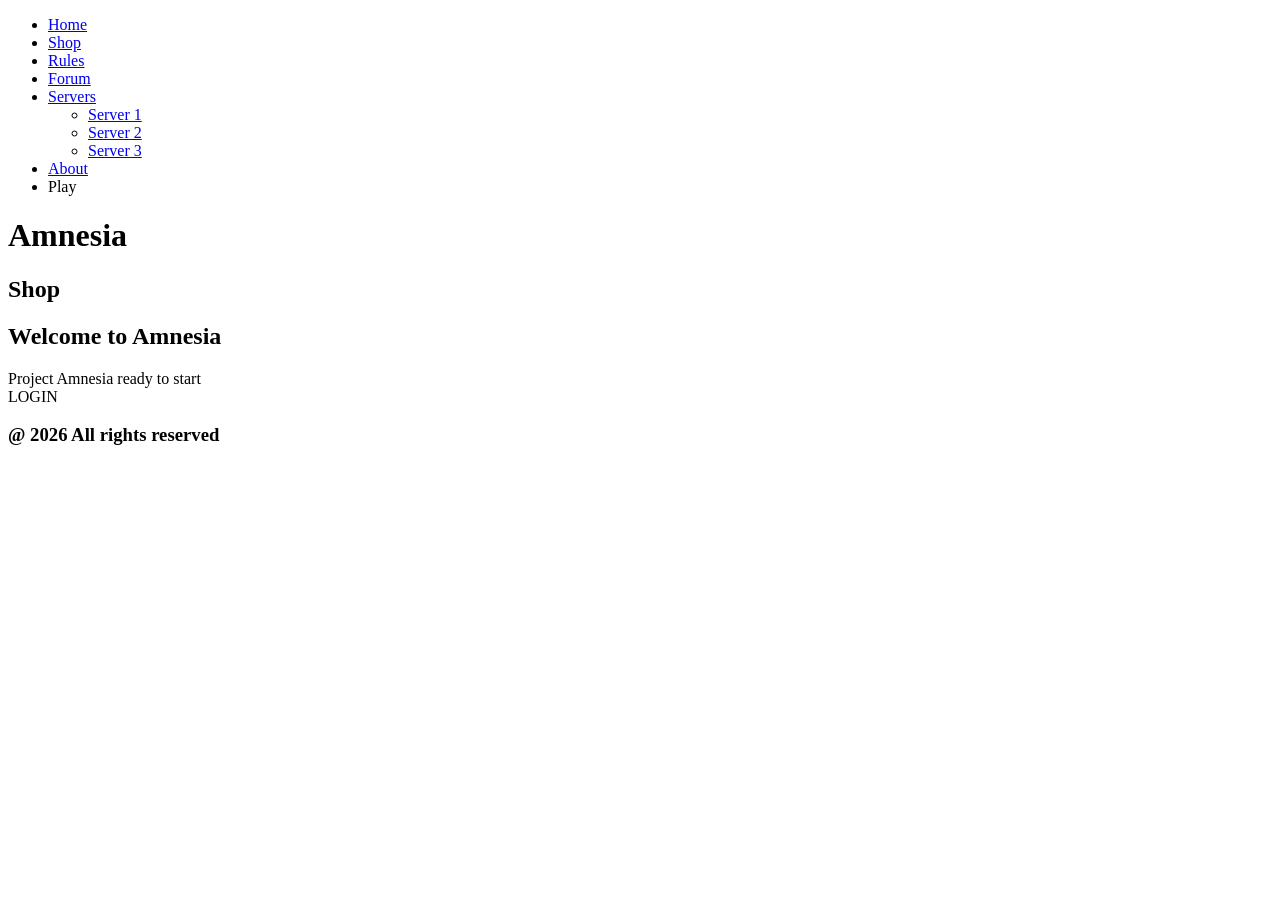
==== index.html @ e1ef41b1 "HTML added" ====
<!DOCTYPE html>
<html lang="en">
<head>
    <meta charset="UTF-8">
    <meta name="viewport" content="width=device-width, initial-scale=1.0">
    <meta http-equiv="X-UA-Compatible" content="ie=edge">
    <meta name="author" content="Kolkov B.">
    <meta name="description" content="Amnesia - launcher for modded Minecraft.">
    <meta name="keywords" content="Minecraft, Amnesia, amnesia, ,launcher Amnesia, modded Minecraft, minecraft">
    <title>Amnesia</title>
</head>
<body>
<nav>
  <ul>
    <li><a href="index.html">Home</a></li>
    <li><a href="shop.html">Shop</a></li>
    <li><a href="rules.html">Rules</a></li>
    <li><a href="forum.html">Forum</a></li>
    <li class="servers_nav">
      <a href="server-list.html">Servers</a>
      <ul>
        <li><a href="server-list.html">Server 1</a></li>
        <li><a href="server-list.html">Server 2</a></li>
        <li><a href="server-list.html">Server 3</a></li>
      </ul>
    </li>
    <li><a href="about.html">About</a></li>
    <li><a>Play</a></li>
  </ul>
</nav>
<header>
  <h1>Amnesia</h1>
</header>
<aside>
  <h2>Shop</h2>
</aside>
<main>
  <div id="leftSide">
    <section>
      <h1>Welcome to Amnesia</h1>
      <article>Project Amnesia ready to start</article>
    </section>
  </div>
  <div id="rightSide">
    <!--AUTH-->
    <div id="login_placeholder">
      <a>LOGIN</a>
    </div>
    <div id="login_window">
      <div id="login_window_form">

      </div>
      <div id="login_window_links"></div>
    </div>
  </div>
</main>
<footer>
<div id="footer_nav">

</div>
<div id="footer_copyright">
  <h3>@ 2026 All rights reserved</h3>
</div>
</footer>
</body>
</html>
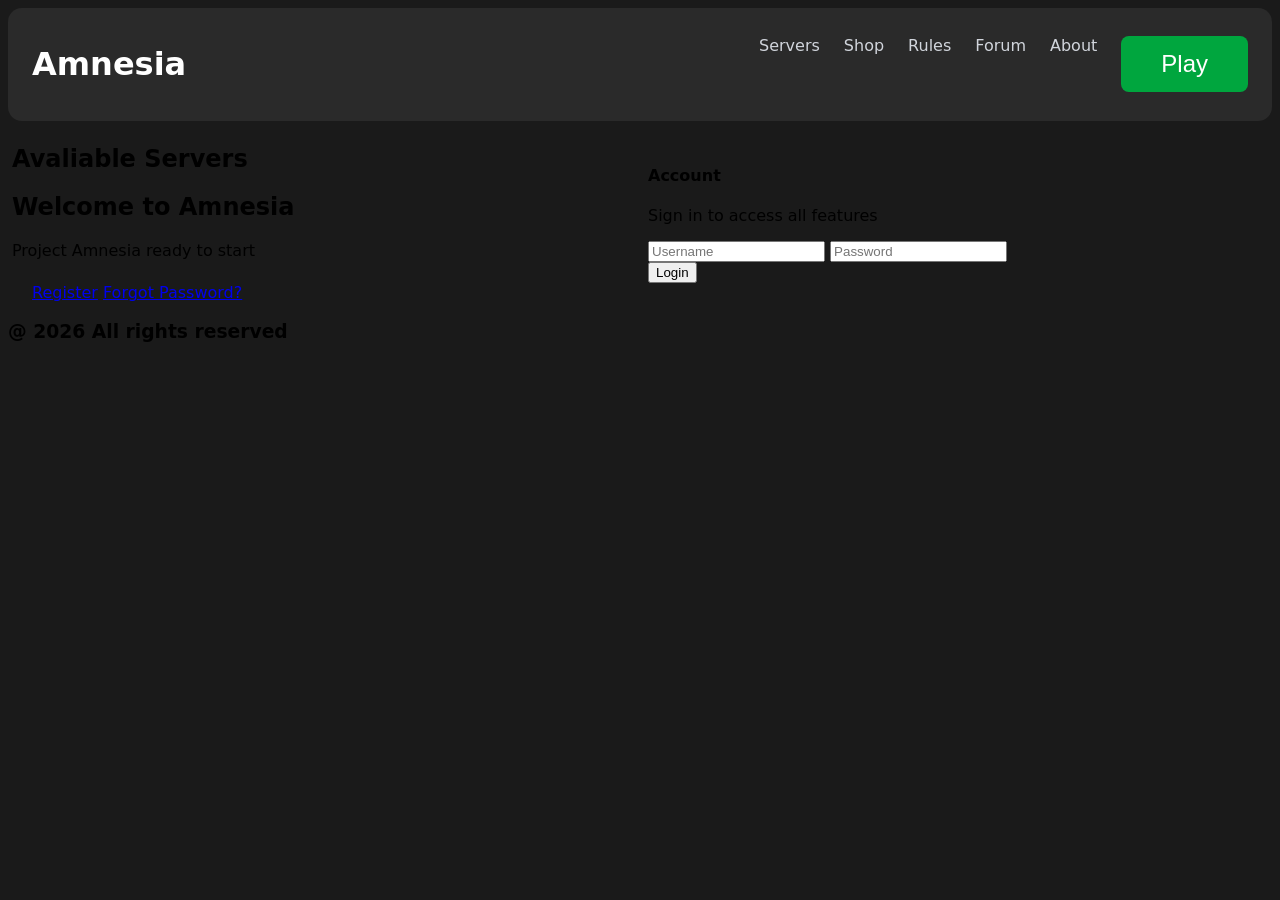
==== commit 6d28066b: "03.04 header nav and auth" ====
--- a/index.html
+++ b/index.html
@@ -1,57 +1,76 @@
 <!DOCTYPE html>
 <html lang="en">
 <head>
-    <meta charset="UTF-8">
-    <meta name="viewport" content="width=device-width, initial-scale=1.0">
-    <meta http-equiv="X-UA-Compatible" content="ie=edge">
-    <meta name="author" content="Kolkov B.">
-    <meta name="description" content="Amnesia - launcher for modded Minecraft.">
-    <meta name="keywords" content="Minecraft, Amnesia, amnesia, ,launcher Amnesia, modded Minecraft, minecraft">
-    <title>Amnesia</title>
+  <title>Amnesia</title>
+  <meta charset="UTF-8">
+  <meta name="viewport" content="width=device-width, initial-scale=1.0">
+  <meta http-equiv="X-UA-Compatible" content="ie=edge">
+  <meta name="author" content="Kolkov B.">
+  <meta name="description" content="Amnesia - launcher for modded Minecraft.">
+  <meta name="keywords" content="Minecraft, Amnesia, amnesia, ,launcher Amnesia, modded Minecraft, minecraft">
+  <link href="style.css" rel="stylesheet">
 </head>
 <body>
-<nav>
-  <ul>
-    <li><a href="index.html">Home</a></li>
-    <li><a href="shop.html">Shop</a></li>
-    <li><a href="rules.html">Rules</a></li>
-    <li><a href="forum.html">Forum</a></li>
-    <li class="servers_nav">
-      <a href="server-list.html">Servers</a>
-      <ul>
-        <li><a href="server-list.html">Server 1</a></li>
-        <li><a href="server-list.html">Server 2</a></li>
-        <li><a href="server-list.html">Server 3</a></li>
+<header>
+<div class="logo">
+  <a href="index.html"><h1>Amnesia</h1></a>
+</div>
+    <nav class="header-nav">
+      <ul class="header-nav-list">
+        <li class="servers-dropdown">
+          <a href="server-list.html">Servers</a>
+          <ul class="servers-dropdown-content">
+            <li><a href="server-list.html">Server 1</a></li>
+            <li><a href="server-list.html">Server 2</a></li>
+            <li><a href="server-list.html">Server 3</a></li>
+          </ul>
+        </li>
+        <li><a href="shop.html">Shop</a></li>
+        <li><a href="rules.html">Rules</a></li>
+        <li><a href="forum.html">Forum</a></li>
+        <li><a href="about.html">About</a></li>
+        <li><button id="play_button">Play</button></li>
       </ul>
-    </li>
-    <li><a href="about.html">About</a></li>
-    <li><a>Play</a></li>
-  </ul>
-</nav>
-<header>
-  <h1>Amnesia</h1>
+    </nav>
 </header>
-<aside>
-  <h2>Shop</h2>
-</aside>
+
 <main>
   <div id="leftSide">
-    <section>
-      <h1>Welcome to Amnesia</h1>
-      <article>Project Amnesia ready to start</article>
-    </section>
+    <div id="server_cards">
+      <section>
+        <h2>Avaliable Servers</h2>
+      </section>
+    </div>
+    <div id="news">
+      <section>
+        <h1>Welcome to Amnesia</h1>
+        <article>Project Amnesia ready to start</article>
+      </section>
+    </div>
+
   </div>
   <div id="rightSide">
     <!--AUTH-->
-    <div id="login_placeholder">
-      <a>LOGIN</a>
+    <div id="login">
+      <div id="login_placeholder">
+        <h4>Account</h4>
+        <p>Sign in to access all features</p>
+      </div>
+      <div id="login_window">
+        <div id="login_window_form">
+          <form id="login_form" method="post">
+            <input id="username" name="username" type="text" placeholder="Username" required>
+            <input id="password" name="password" type="password" placeholder="Password" required>
+          </form>
+          <button id="login_button" type="submit">Login</button>
+        </div>
+        <div id="login_window_links">
+          <a href="register.html">Register</a>
+          <a href="forgot-password.html">Forgot Password?</a>
+        </div>
+      </div>
     </div>
-    <div id="login_window">
-      <div id="login_window_form">
-
-      </div>
-      <div id="login_window_links"></div>
-    </div>
+    <div id="monitoring"></div>
   </div>
 </main>
 <footer>
--- a/style.css
+++ b/style.css
@@ -0,0 +1,105 @@
+body{
+    font-family:ui-sans-serif, system-ui, sans-serif, "Apple Color Emoji", "Segoe UI Emoji", "Segoe UI Symbol", "Noto Color Emoji";
+    background-color:#1a1a1a;
+}
+header {
+    display: flex;
+    background-color: #2a2a2a;
+    padding-block: 16px;
+    padding-inline: 24px;
+    border-radius: 14px;
+    justify-content: space-between;
+    align-items: center;
+    max-width: 1280px;
+}
+.logo {
+    align-self: center;
+    gap: 12px;
+}
+.logo a{
+    text-decoration: none;
+    color: white;
+
+}
+.header-nav {
+    display: flex;
+    align-items: center;
+
+}
+.header-nav-list {
+    display: flex;
+    float: right;
+    gap: 24px;
+    list-style-type: none;
+    margin: 0;
+    padding: 0;
+    font-size: 16px;
+}
+.header-nav-list a{
+    text-decoration: none;
+    color: oklch(87.2% .01 258.338)
+}
+.header-nav-list a:hover{
+    color: white;
+}
+#play_button{
+    border: none;
+    text-decoration: none;
+    background-color: oklch(62.7% .194 149.214);
+    border-radius: 8px;
+    justify-content: center;
+    align-items: center;
+    font-size: 24px;
+    color: white;
+    padding: 14px 40px;
+}
+#play_button:hover{
+    background-color: oklch(52.7% .154 150.069);
+}
+
+.servers-dropdown:hover .servers-dropdown-content {
+    display: block;
+}
+.servers-dropdown-content {
+    display: none;
+    position: absolute;
+    z-index: 1;
+    width: max-content !important;
+    height: max-content !important;
+    background-color: #1a1a1a;
+    border-radius: 10px;
+    list-style-type: none;
+    margin: 0;
+    padding: 0;
+}
+.servers-dropdown-content a:hover {
+    background-color: oklch(62.7% .194 149.214);
+}
+
+
+#leftSide{
+ float: left;
+ width: 50%;
+ padding: 4px;
+}
+main:after{
+    content: "";
+    display: table;
+    clear: both;
+}
+@media screen and (max-width: 1024px) {
+    #leftSide{
+        width: 100%;
+    }
+}
+#rightSide{
+
+}
+#login{
+    padding-top: 24px;
+    padding-inline: 24px;
+    gap: 6px;
+    grid-template-rows: min-content;
+
+
+}
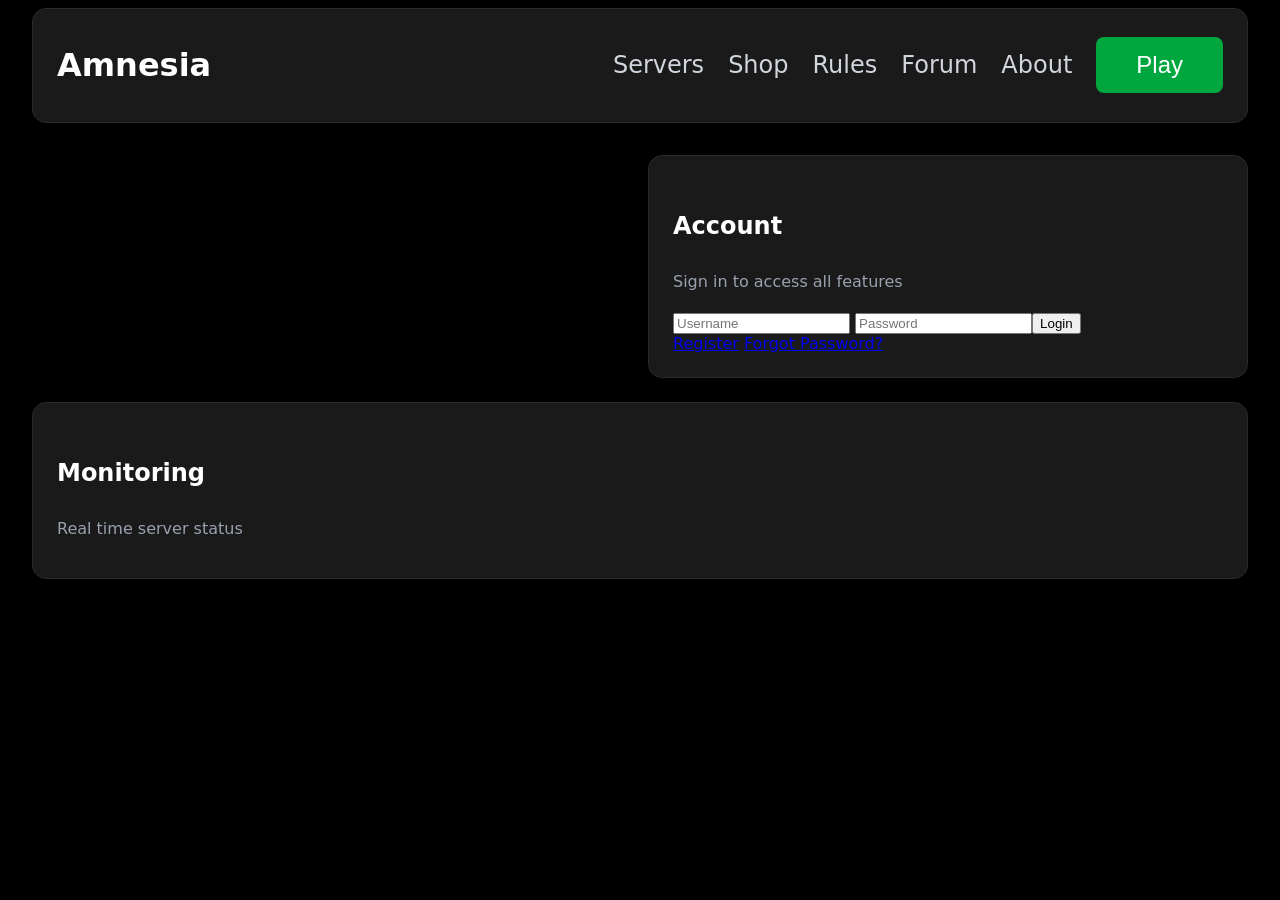
==== commit 4bee1932: "05.04 header completely made" ====
--- a/index.html
+++ b/index.html
@@ -12,6 +12,7 @@
 </head>
 <body>
 <header>
+  <div class="header-container">
 <div class="logo">
   <a href="index.html"><h1>Amnesia</h1></a>
 </div>
@@ -29,12 +30,15 @@
         <li><a href="rules.html">Rules</a></li>
         <li><a href="forum.html">Forum</a></li>
         <li><a href="about.html">About</a></li>
-        <li><button id="play_button">Play</button></li>
+
       </ul>
+      <button id="play_button">Play</button>
     </nav>
+  </div>
 </header>
 
 <main>
+  <!--LEFTSIDE-->
   <div id="leftSide">
     <div id="server_cards">
       <section>
@@ -49,10 +53,11 @@
     </div>
 
   </div>
+  <!--RIGHT SIDE-->
   <div id="rightSide">
     <!--AUTH-->
-    <div id="login">
-      <div id="login_placeholder">
+    <div class="card" id="login">
+      <div class="placeholder" id="login_placeholder">
         <h4>Account</h4>
         <p>Sign in to access all features</p>
       </div>
@@ -70,7 +75,12 @@
         </div>
       </div>
     </div>
-    <div id="monitoring"></div>
+    <div class="card" id="monitoring">
+      <div class="placeholder">
+        <h4>Monitoring</h4>
+        <p>Real time server status</p>
+      </div>
+    </div>
   </div>
 </main>
 <footer>
--- a/style.css
+++ b/style.css
@@ -1,16 +1,26 @@
 body{
     font-family:ui-sans-serif, system-ui, sans-serif, "Apple Color Emoji", "Segoe UI Emoji", "Segoe UI Symbol", "Noto Color Emoji";
-    background-color:#1a1a1a;
+    background-color: rgb(0, 0, 0);
 }
-header {
+header{
+    padding-inline: 24px;
+    margin-inline: auto;
+
+}
+.header-container {
     display: flex;
-    background-color: #2a2a2a;
+    align-items: center;
+    max-width: 1280px;
+    min-width: 834px;
+    background-color: #1a1a1a;
     padding-block: 16px;
     padding-inline: 24px;
     border-radius: 14px;
     justify-content: space-between;
-    align-items: center;
-    max-width: 1280px;
+    margin-inline: auto;
+    border-style: solid;
+    border-width: 1px;
+    border-color: #2a2a2a;
 }
 .logo {
     align-self: center;
@@ -24,17 +34,17 @@
 .header-nav {
     display: flex;
     align-items: center;
-
 }
 .header-nav-list {
     display: flex;
     float: right;
     gap: 24px;
     list-style-type: none;
-    margin: 0;
+    margin: 24px;
     padding: 0;
-    font-size: 16px;
+    font-size: 24px;
 }
+
 .header-nav-list a{
     text-decoration: none;
     color: oklch(87.2% .01 258.338)
@@ -75,8 +85,23 @@
 .servers-dropdown-content a:hover {
     background-color: oklch(62.7% .194 149.214);
 }
+main{
 
+    padding-block: 32px;
+    padding-inline: 24px;
+    max-width: 1328px;
+    margin-inline: auto;
 
+}
+.placeholder{
+    h4{
+        color: white;
+        font-size: 24px;
+    }
+    p{
+        color: oklch(70.7% .022 261.325);
+    }
+}
 #leftSide{
  float: left;
  width: 50%;
@@ -87,7 +112,7 @@
     display: table;
     clear: both;
 }
-@media screen and (max-width: 1024px) {
+@media screen and (max-width: 834px) {
     #leftSide{
         width: 100%;
     }
@@ -95,11 +120,30 @@
 #rightSide{
 
 }
+.card{
+    border-style: solid;
+    border-width: 1px;
+    border-color: #2a2a2a;
+    border-radius: 14px;
+    background-color: #1a1a1a;
+    padding: 24px;
+    display: flex;
+}
 #login{
-    padding-top: 24px;
-    padding-inline: 24px;
     gap: 6px;
     grid-template-rows: min-content;
+    flex-direction: column;
+    margin-block-start: 0px;
+    margin-block-end: 24px;
+}
+#login_placeholder{
 
+}
+#login_window{
 
-}+}
+#login_window_form{
+    display: flex;
+
+    align-items: center;
+}
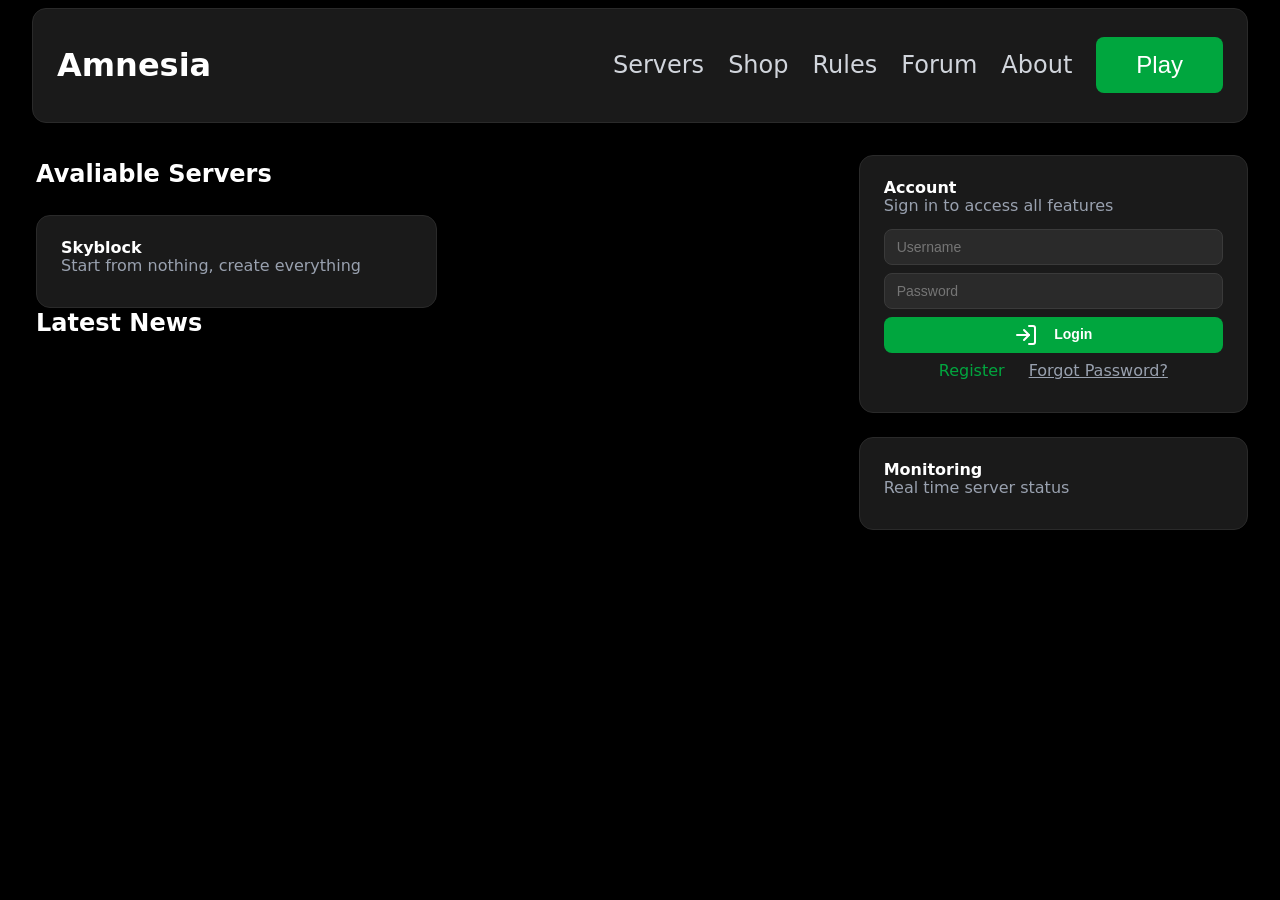
==== commit 80ea6117: "07.04 complete:header, login in progress: news, servers" ====
--- a/index.html
+++ b/index.html
@@ -39,22 +39,32 @@
 
 <main>
   <!--LEFTSIDE-->
-  <div id="leftSide">
-    <div id="server_cards">
-      <section>
-        <h2>Avaliable Servers</h2>
-      </section>
-    </div>
-    <div id="news">
-      <section>
-        <h1>Welcome to Amnesia</h1>
-        <article>Project Amnesia ready to start</article>
+  <div id="left_side">
+    <section>
+      <h2>Avaliable Servers</h2>
+      <div id="server_list">
+        <div class="card">
+          <div class="placeholder">
+            <h4>Skyblock</h4>
+            <p>Start from nothing, create everything</p>
+          </div>
+          <div class="card-content"></div>
+        </div>
+      </div>
+
+    </section>
+    <section>
+      <h2>Latest News</h2>
+
+          <h1>Welcome to Amnesia</h1>
+          <article>Project Amnesia ready to start</article>
+
       </section>
     </div>
 
   </div>
   <!--RIGHT SIDE-->
-  <div id="rightSide">
+  <div id="right_side">
     <!--AUTH-->
     <div class="card" id="login">
       <div class="placeholder" id="login_placeholder">
@@ -67,11 +77,11 @@
             <input id="username" name="username" type="text" placeholder="Username" required>
             <input id="password" name="password" type="password" placeholder="Password" required>
           </form>
-          <button id="login_button" type="submit">Login</button>
+          <button id="login_button" type="submit"><svg xmlns="http://www.w3.org/2000/svg" width="24" height="24" viewBox="0 0 24 24" fill="none" stroke="currentColor" stroke-width="2" stroke-linecap="round" stroke-linejoin="round"><path d="M15 3h4a2 2 0 0 1 2 2v14a2 2 0 0 1-2 2h-4"></path><polyline points="10 17 15 12 10 7"></polyline><line x1="15" x2="3" y1="12" y2="12"></line></svg>Login</button>
         </div>
         <div id="login_window_links">
-          <a href="register.html">Register</a>
-          <a href="forgot-password.html">Forgot Password?</a>
+          <a id="register" href="register.html">Register</a>
+          <a id="forgot_password" href="forgot-password.html">Forgot Password?</a>
         </div>
       </div>
     </div>
--- a/style.css
+++ b/style.css
@@ -86,7 +86,9 @@
     background-color: oklch(62.7% .194 149.214);
 }
 main{
-
+    display: grid;
+    grid-template-columns: repeat(3, minmax(0, 1fr));
+    gap: 24px;
     padding-block: 32px;
     padding-inline: 24px;
     max-width: 1328px;
@@ -94,18 +96,29 @@
 
 }
 .placeholder{
+    align-items: flex-start;
+    margin-bottom: 8px;
     h4{
         color: white;
-        font-size: 24px;
+        font-size: 16px;
+        line-height: 1;
+        margin: 0;
+        padding: 0;
     }
     p{
         color: oklch(70.7% .022 261.325);
-    }
-}
-#leftSide{
- float: left;
- width: 50%;
- padding: 4px;
+        margin: 0;
+        padding: 0;
+    }
+}
+#left_side{
+    grid-column: span 2;
+    float: left;
+    width: 50%;
+    padding: 4px;
+    section{
+        box-sizing: border-box;
+    }
 }
 main:after{
     content: "";
@@ -117,7 +130,15 @@
         width: 100%;
     }
 }
-#rightSide{
+#left_side h2{
+    color: white;
+    font-size: 24px;
+    font-weight: 700;
+    line-height: 1.33;
+    margin:0 auto 24px;
+    padding: 0;
+}
+#right_side{
 
 }
 .card{
@@ -133,17 +154,75 @@
     gap: 6px;
     grid-template-rows: min-content;
     flex-direction: column;
-    margin-block-start: 0px;
+    margin-block-start: 0;
     margin-block-end: 24px;
-}
-#login_placeholder{
-
+    padding-inline: 24px;
 }
 #login_window{
+    display: flex;
+    flex-direction: column;
+    align-items: center;
 
 }
 #login_window_form{
     display: flex;
-
-    align-items: center;
-}
+    flex-direction: column;
+    align-items: center;
+    input{
+        font-size: 14px;
+        color: white;
+        background-color: #2a2a2a;
+        width: 100%;
+        box-sizing: border-box;
+        height: 36px;
+        padding-block: 4px;
+        padding-inline: 12px;
+        margin-bottom: 8px;
+        border-style: solid;
+        border-width: 1px;
+        border-color: #3a3a3a;
+        border-radius: 8px;
+    }
+    button{
+        display: inline-flex;
+        width: 100%;
+        box-sizing: border-box;
+        height: 36px;
+        font-size: 14px;
+        font-weight: bold;
+        line-height: 1.42;
+        padding-block: 8px;
+        gap: 8px;
+        border: none;
+        border-radius: 8px;
+        background-color: oklch(62.7% .194 149.214);
+        justify-content: center;
+        align-items: center;
+        color: white;
+        svg{
+            color: white;
+            padding-right: 8px;
+        }
+    }
+    #login_button:hover{
+        background-color: oklch(52.7% .154 150.069);
+    }
+}
+#login_window_links{
+    display: inline-flex;
+    align-items: center;
+    justify-content: space-between;
+    margin: 8px;
+
+    #register{
+        text-decoration: none;
+        color: oklch(62.7% .194 149.214);
+        cursor: pointer;
+        margin-right: 24px;
+
+    }
+    #forgot_password{
+        color: oklch(70.7% .022 261.325);
+        cursor: pointer;
+    }
+}
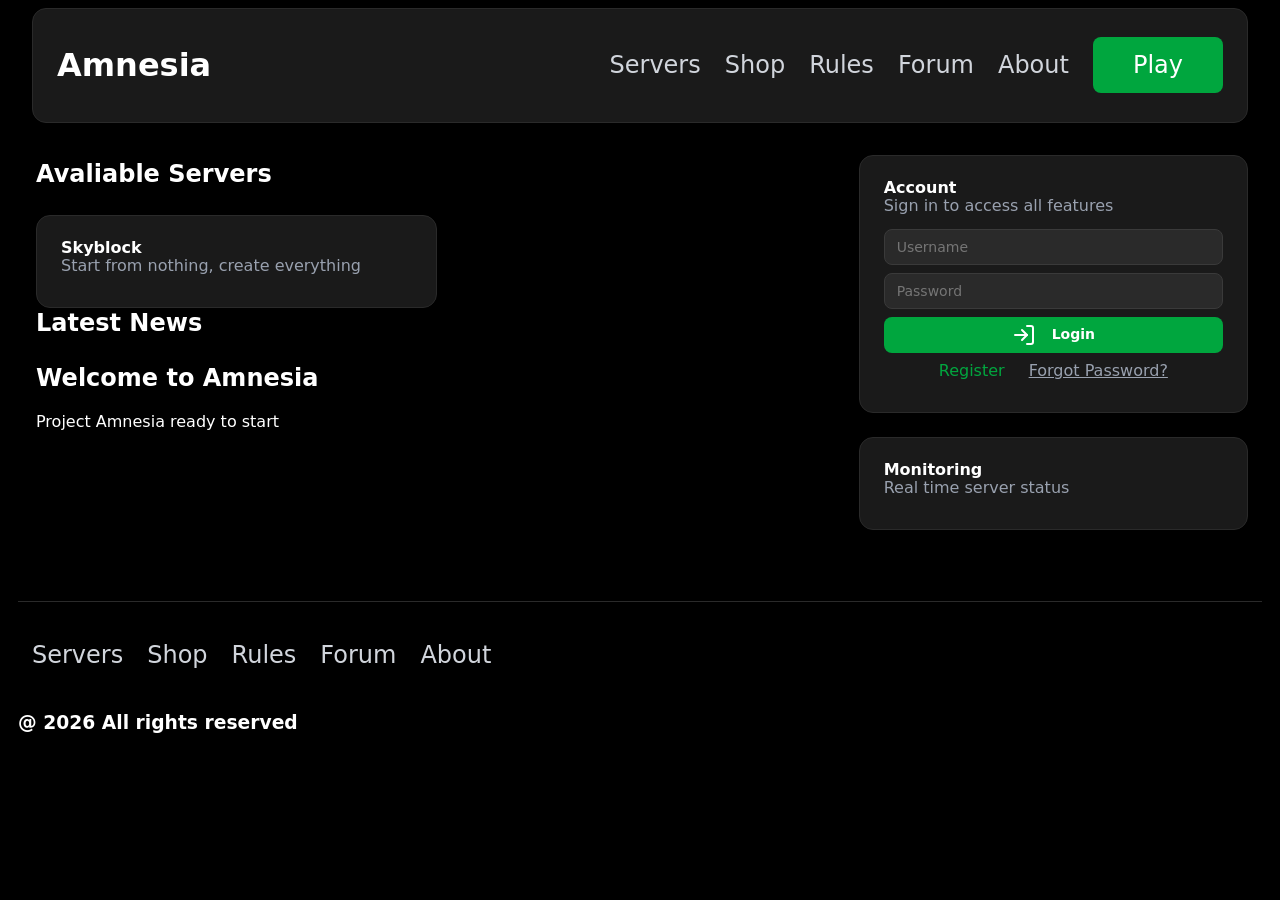
==== commit 812c9136: "13.04 complete:about(frame video audio)" ====
--- a/index.html
+++ b/index.html
@@ -64,6 +64,7 @@
 
   </div>
   <!--RIGHT SIDE-->
+  <!--RIGHT SIDE-->
   <div id="right_side">
     <!--AUTH-->
     <div class="card" id="login">
@@ -93,13 +94,26 @@
     </div>
   </div>
 </main>
+<!--FOOTER-->
 <footer>
-<div id="footer_nav">
+  <div id="footer-separator"></div>
+  <div id="footer_nav">
+    <nav class="header-nav">
+      <ul class="header-nav-list">
+        <li class="servers-dropdown">
+          <a href="server-list.html">Servers</a>
+        </li>
+        <li><a href="shop.html">Shop</a></li>
+        <li><a href="rules.html">Rules</a></li>
+        <li><a href="forum.html">Forum</a></li>
+        <li><a href="about.html">About</a></li>
 
-</div>
-<div id="footer_copyright">
-  <h3>@ 2026 All rights reserved</h3>
-</div>
+      </ul>
+    </nav>
+  </div>
+  <div id="footer_copyright">
+    <h3>@ 2026 All rights reserved</h3>
+  </div>
 </footer>
 </body>
 </html>
--- a/style.css
+++ b/style.css
@@ -1,5 +1,9 @@
+*{
+    font-family:ui-sans-serif, system-ui, sans-serif, "Apple Color Emoji", "Segoe UI Emoji", "Segoe UI Symbol", "Noto Color Emoji";
+    color: white;
+}
+
 body{
-    font-family:ui-sans-serif, system-ui, sans-serif, "Apple Color Emoji", "Segoe UI Emoji", "Segoe UI Symbol", "Noto Color Emoji";
     background-color: rgb(0, 0, 0);
 }
 header{
@@ -118,7 +122,9 @@
     padding: 4px;
     section{
         box-sizing: border-box;
-    }
+        width: 100%;
+    }
+
 }
 main:after{
     content: "";
@@ -181,6 +187,7 @@
         border-style: solid;
         border-width: 1px;
         border-color: #3a3a3a;
+        outline-color: #a1a1a180;
         border-radius: 8px;
     }
     button{
@@ -226,3 +233,51 @@
         cursor: pointer;
     }
 }
+#footer-separator{
+    margin: 15px 10px;
+    border-bottom: 1px #2a2a2a solid;
+}
+#footer_copyright{
+    margin: 15px 10px;
+}
+/* RULES.html */
+.rules-container{
+    display: grid;
+    grid-template-columns: repeat(3, minmax(0, 1fr));
+    gap: 24px;
+    padding-block: 32px;
+    padding-inline: 24px;
+    max-width: 1328px;
+    margin-inline: auto;
+}
+#rules{
+    display: grid;
+    float: right;
+    grid-column: span 2;
+    box-sizing: border-box;
+    width: 100%;
+}
+#sidebar{
+    display: grid;
+    grid-template-rows: repeat(3, minmax(0, 1fr));
+}
+#sidebar_container{
+    display: grid;
+    grid-row: 1;
+    height: max-content;
+
+}
+#sidebar_container > h2{
+    margin: 0;
+    padding: 0;
+    height: 48px;
+}
+#sidebar_container li{
+    list-style: none;
+    padding: 6px;
+}
+/* ABOUT.html */
+#main_container{
+    display: grid;
+    grid-template-columns: minmax(0, 1fr);
+}
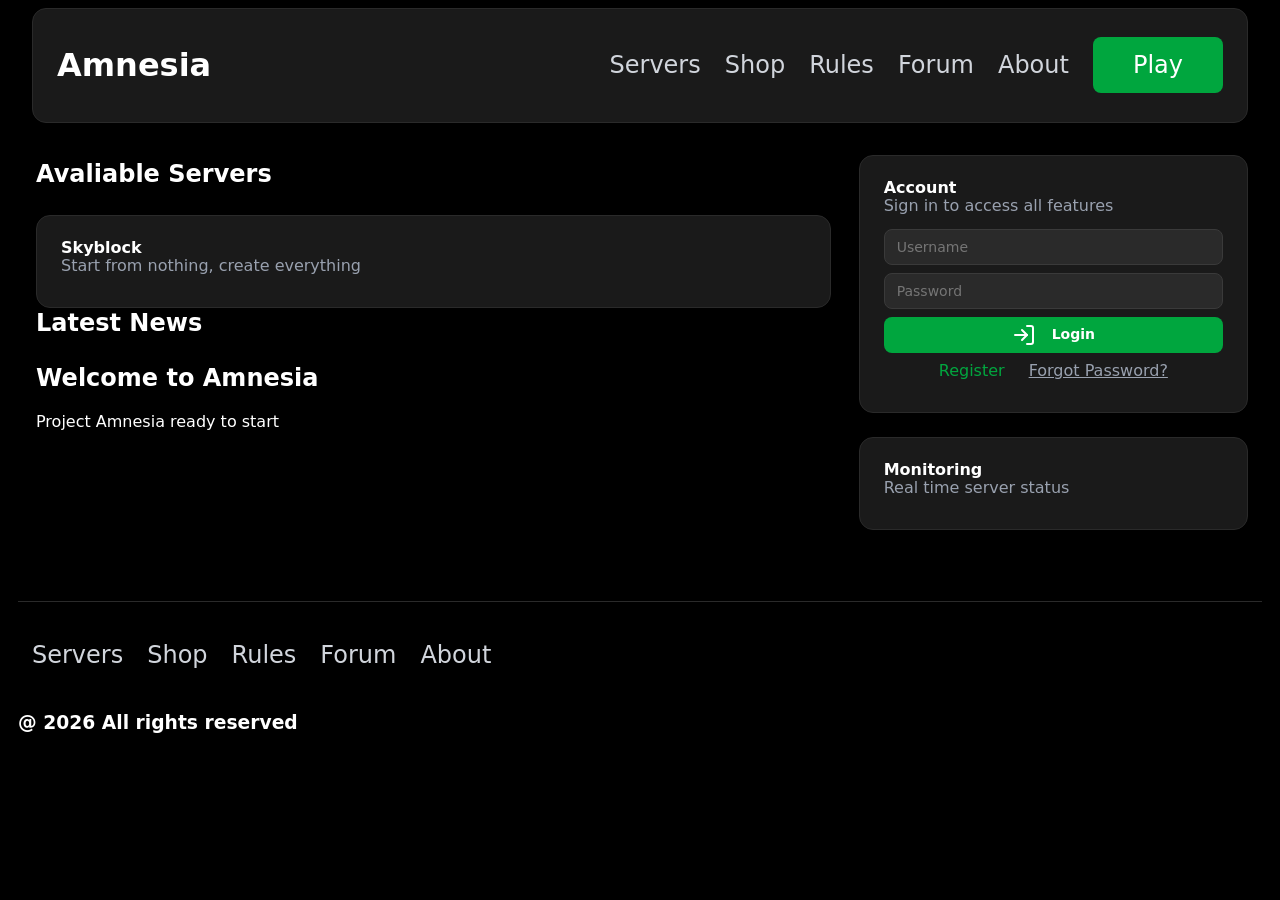
==== commit 8dfd33ee: "16.04 complete" ====
--- a/index.html
+++ b/index.html
@@ -12,10 +12,25 @@
 </head>
 <body>
 <header>
+    <div class="sandwich_menu">
+      <nav id="sandwich_nav" class="sandwich-nav">
+        <input type="checkbox" id="sandwich_toggle">
+        <label for="sandwich_toggle" class="menu-button">☰</label>
+        <ul class="sandwich-list">
+          <li><a href="server-list.html">Servers</a></li>
+          <li><a href="shop.html">Shop</a></li>
+          <li><a href="rules.html">Rules</a></li>
+          <li><a href="forum.html">Forum</a></li>
+          <li><a href="about.html">About</a></li>
+
+        </ul>
+      </nav>
+    </div>
   <div class="header-container">
-<div class="logo">
-  <a href="index.html"><h1>Amnesia</h1></a>
-</div>
+
+    <div class="logo">
+      <a href="index.html"><h1>Amnesia</h1></a>
+    </div>
     <nav class="header-nav">
       <ul class="header-nav-list">
         <li class="servers-dropdown">
--- a/style.css
+++ b/style.css
@@ -27,14 +27,29 @@
     border-color: #2a2a2a;
 }
 .logo {
+    display: flex;
     align-self: center;
     gap: 12px;
-}
-.logo a{
-    text-decoration: none;
-    color: white;
-
-}
+    a{
+        text-decoration: none;
+        color: white;
+    }
+}
+#sandwich_toggle{ display: none;}
+.menu-button{
+    display: none;
+    cursor: pointer;
+    font-size: 36px;
+    width: 30px;
+}
+.sandwich-list{
+    display: none;
+    list-style: none;
+    gap: 20px;
+    margin: 0;
+    padding: 0;
+}
+
 .header-nav {
     display: flex;
     align-items: center;
@@ -47,12 +62,12 @@
     margin: 24px;
     padding: 0;
     font-size: 24px;
-}
-
-.header-nav-list a{
-    text-decoration: none;
-    color: oklch(87.2% .01 258.338)
-}
+    a{
+        text-decoration: none;
+        color: oklch(87.2% .01 258.338)
+    }
+}
+
 .header-nav-list a:hover{
     color: white;
 }
@@ -117,8 +132,6 @@
 }
 #left_side{
     grid-column: span 2;
-    float: left;
-    width: 50%;
     padding: 4px;
     section{
         box-sizing: border-box;
@@ -131,10 +144,51 @@
     display: table;
     clear: both;
 }
-@media screen and (max-width: 834px) {
-    #leftSide{
+@media screen and (max-width: 320px) {
+    .menu-button { display: block; }
+    .header-container { display: none; }
+
+
+    .sandwich-list {
+        display: none;
+        flex-direction: column;
+        position: absolute;
+        top: 100%;
+        left: 0;
         width: 100%;
-    }
+        background: #444;
+        padding: 10px;
+    }
+    #sandwich_toggle:checked ~ .sandwich-list {
+        display: flex;
+    }
+
+}
+@media screen and (orientation: portrait) {
+    .menu-button { display: block; }
+    .header-container { display: none; }
+
+    .sandwich-list {
+        display: none;
+        flex-direction: column;
+        position: absolute;
+        top: 100%;
+        left: 0;
+        width: 100%;
+        background: #444;
+        padding: 10px;
+    }
+    #sandwich_toggle:checked ~ .sandwich-list {
+        display: flex;
+    }
+    main{
+        grid-template-columns: 1fr;
+    }
+}
+
+
+@media screen and (orientation: landscape) {
+
 }
 #left_side h2{
     color: white;
@@ -240,7 +294,7 @@
 #footer_copyright{
     margin: 15px 10px;
 }
-/* RULES.html */
+/* --------------RULES.html-------------- */
 .rules-container{
     display: grid;
     grid-template-columns: repeat(3, minmax(0, 1fr));
@@ -276,8 +330,74 @@
     list-style: none;
     padding: 6px;
 }
-/* ABOUT.html */
+/* --------------ABOUT.html-------------- */
 #main_container{
     display: grid;
     grid-template-columns: minmax(0, 1fr);
+    width: max-content;
+}
+#main_container h3{
+    margin: 0;
+    padding: 0;
+}
+#gallery_container{
+    display: grid;
+    grid-column: span 2;
+    margin-left: 24px;
+
+}
+#gallery{
+    grid-template-columns: repeat(auto-fill, minmax(250px, 1fr));
+    gap: 16px;
+    padding: 16px;
+}
+.gallery-item {
+    overflow: hidden;
+    border-radius: 10px;
+    background: #000;
+    box-shadow: 0 4px 8px rgba(0,0,0,0.1);
+    margin: 6px;
+}
+
+.gallery-item img {
+    width: 100%;
+    height: 100%;
+    object-fit: cover;
+    display: block;
+    filter: grayscale(50%) brightness(80%);
+    transition: all 0.5s ease;
+}
+
+
+.gallery-item:hover img {
+    transform: scale(1.1);
+    filter: grayscale(0%) brightness(110%);
+}
+
+.magic-box {
+    position: fixed;
+    bottom: 20px;
+    right: 20px;
+    width: 80px;
+    height: 80px;
+    background: linear-gradient(45deg,oklch(72.3% .219 149.579), oklch(52.7% .154 150.069));
+    color: white;
+    display: flex;
+    align-items: center;
+    justify-content: center;
+    font-size: 12px;
+    font-weight: bold;
+    border-radius: 15px;
+    cursor: pointer;
+    z-index: 1;
+    transition: all 0.8s cubic-bezier(0.68, -0.55, 0.27, 1.55);
+    box-shadow: 0 4px 15px rgba(0,0,0,0.3);
+}
+
+
+.magic-box:hover {
+    transform: scale(1.3) rotate(45deg) skew(20deg, 10deg);
+    border-radius: 50% 5% 50% 5%;
+    background: oklch(80.9% .105 251.813);
+    box-shadow: 0 10px 30px oklch(62.3% .214 259.815);
 }
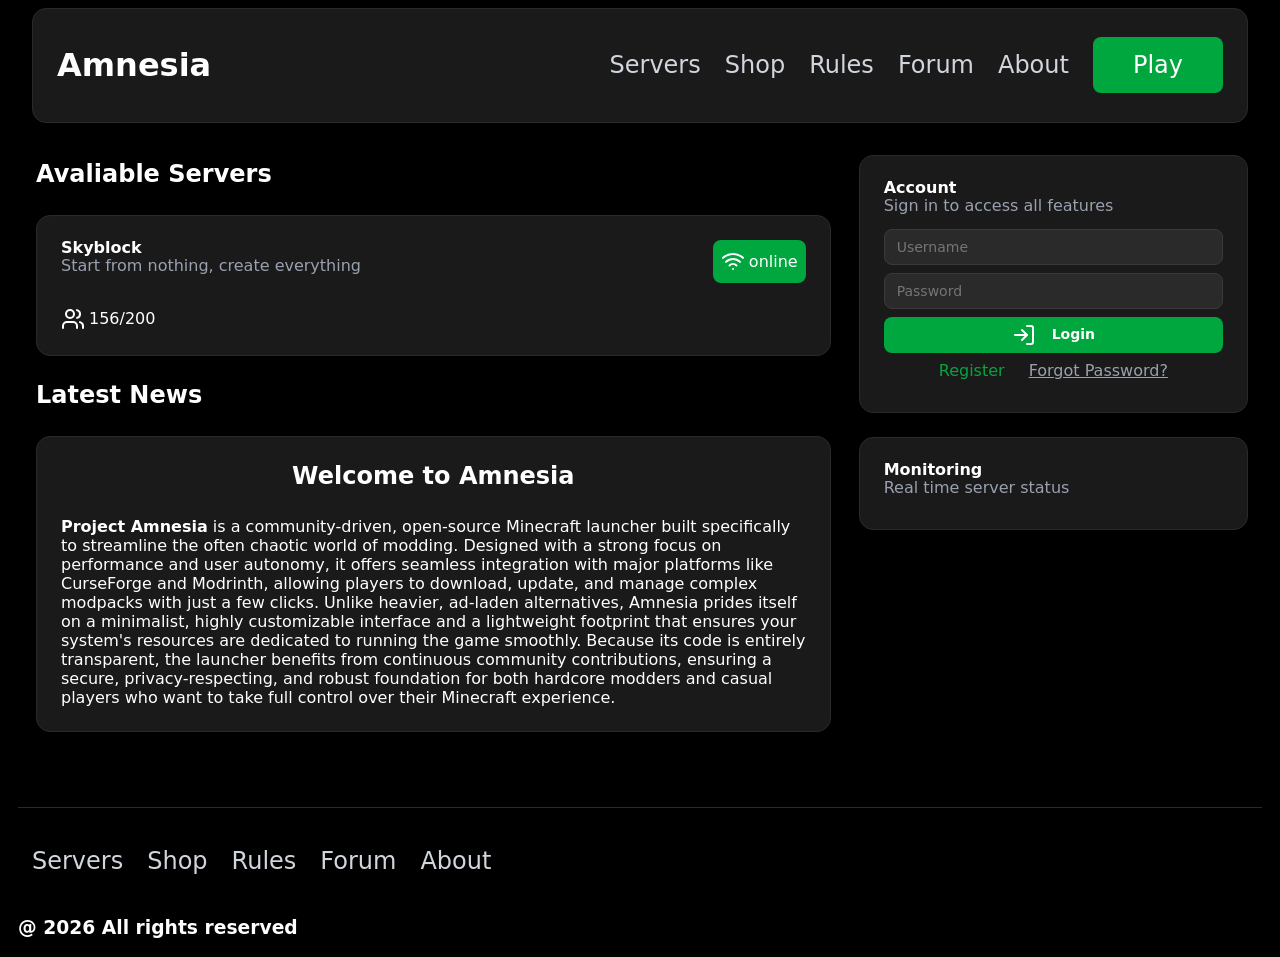
==== commit 0d9144e6: "19.04 complete(all requirements)" ====
--- a/index.html
+++ b/index.html
@@ -58,27 +58,49 @@
     <section>
       <h2>Avaliable Servers</h2>
       <div id="server_list">
-        <div class="card">
-          <div class="placeholder">
-            <h4>Skyblock</h4>
-            <p>Start from nothing, create everything</p>
+        <div class="server-list-item card">
+            <div class="item-header">
+              <div class="placeholder">
+                <h4>Skyblock</h4>
+                <p>Start from nothing, create everything</p>
+              </div>
+              <span class="status-badge">
+                <svg xmlns="http://www.w3.org/2000/svg" width="24" height="24" viewBox="0 0 24 24" fill="none" stroke="currentColor" stroke-width="2" stroke-linecap="round" stroke-linejoin="round" class="lucide lucide-wifi w-3 h-3 mr-1">
+                  <path d="M12 20h.01"></path>
+                  <path d="M2 8.82a15 15 0 0 1 20 0"></path>
+                  <path d="M5 12.859a10 10 0 0 1 14 0"></path>
+                  <path d="M8.5 16.429a5 5 0 0 1 7 0"></path>
+                </svg>
+               online
+              </span>
+            </div>
+            <div class="card-content">
+              <div class="server-visitor">
+                <svg xmlns="http://www.w3.org/2000/svg" width="24" height="24" viewBox="0 0 24 24" fill="none" stroke="currentColor" stroke-width="2" stroke-linecap="round" stroke-linejoin="round" class="lucide lucide-users w-4 h-4">
+                  <path d="M16 21v-2a4 4 0 0 0-4-4H6a4 4 0 0 0-4 4v2"></path>
+                  <circle cx="9" cy="7" r="4"></circle>
+                  <path d="M22 21v-2a4 4 0 0 0-3-3.87"></path>
+                  <path d="M16 3.13a4 4 0 0 1 0 7.75"></path>
+                </svg>
+                <span>156/200</span>
+              </div>
+            </div>
           </div>
-          <div class="card-content"></div>
-        </div>
+
       </div>
-
     </section>
     <section>
       <h2>Latest News</h2>
-
-          <h1>Welcome to Amnesia</h1>
-          <article>Project Amnesia ready to start</article>
-
-      </section>
-    </div>
-
+      <div class="news-item card">
+          <h2>Welcome to Amnesia</h2>
+          <article><b>Project Amnesia</b> is a community-driven, open-source Minecraft launcher built specifically to streamline the often chaotic world of modding.
+            Designed with a strong focus on performance and user autonomy, it offers seamless integration with major platforms like CurseForge and Modrinth, allowing players to download, update, and manage complex modpacks with just a few clicks.
+            Unlike heavier, ad-laden alternatives, Amnesia prides itself on a minimalist, highly customizable interface and a lightweight footprint that ensures your system's resources are dedicated to running the game smoothly.
+            Because its code is entirely transparent, the launcher benefits from continuous community contributions, ensuring a secure, privacy-respecting, and robust foundation for both hardcore modders and casual players who want to take full control over their Minecraft experience.
+          </article>
+      </div>
+    </section>
   </div>
-  <!--RIGHT SIDE-->
   <!--RIGHT SIDE-->
   <div id="right_side">
     <!--AUTH-->
--- a/style.css
+++ b/style.css
@@ -133,11 +133,59 @@
 #left_side{
     grid-column: span 2;
     padding: 4px;
+    display: flex;
+    flex-direction: column;
+    gap: 24px;
     section{
         box-sizing: border-box;
         width: 100%;
     }
 
+}
+.server-list-item{
+    display: flex;
+    flex-direction: column;
+    gap: 24px !important;
+}
+.server-list-item:hover{
+    border-color: color-mix(in oklab, oklch(72.3% .219 149.579) 50%, transparent);
+}
+.card-content{}
+.status-badge{
+    font-weight: 500;
+    padding-block: 2px;
+    padding-inline: 8px;
+    background-color: #00a63e;
+    border-radius: 8px;
+    gap: 4px;
+    justify-content: center;
+    align-items: center;
+    box-sizing: border-box;
+    width: fit-content;
+    display: inline-flex;
+}
+.item-header{
+    display: inline-flex;
+    justify-content: space-between;
+}
+.server-visitor{
+    box-sizing: border-box;
+    border: 0 solid;
+    margin: 0;
+    padding: 0;
+    display: flex;
+    align-items: center;
+    gap: 4px;
+}
+.news-item{
+    display: flex;
+    flex-direction: column;
+    article{
+        font-size: 16px;
+    }
+}
+.news-item:hover{
+    border-color: color-mix(in oklab, oklch(62.3% .214 259.815) 50%, transparent);
 }
 main:after{
     content: "";
